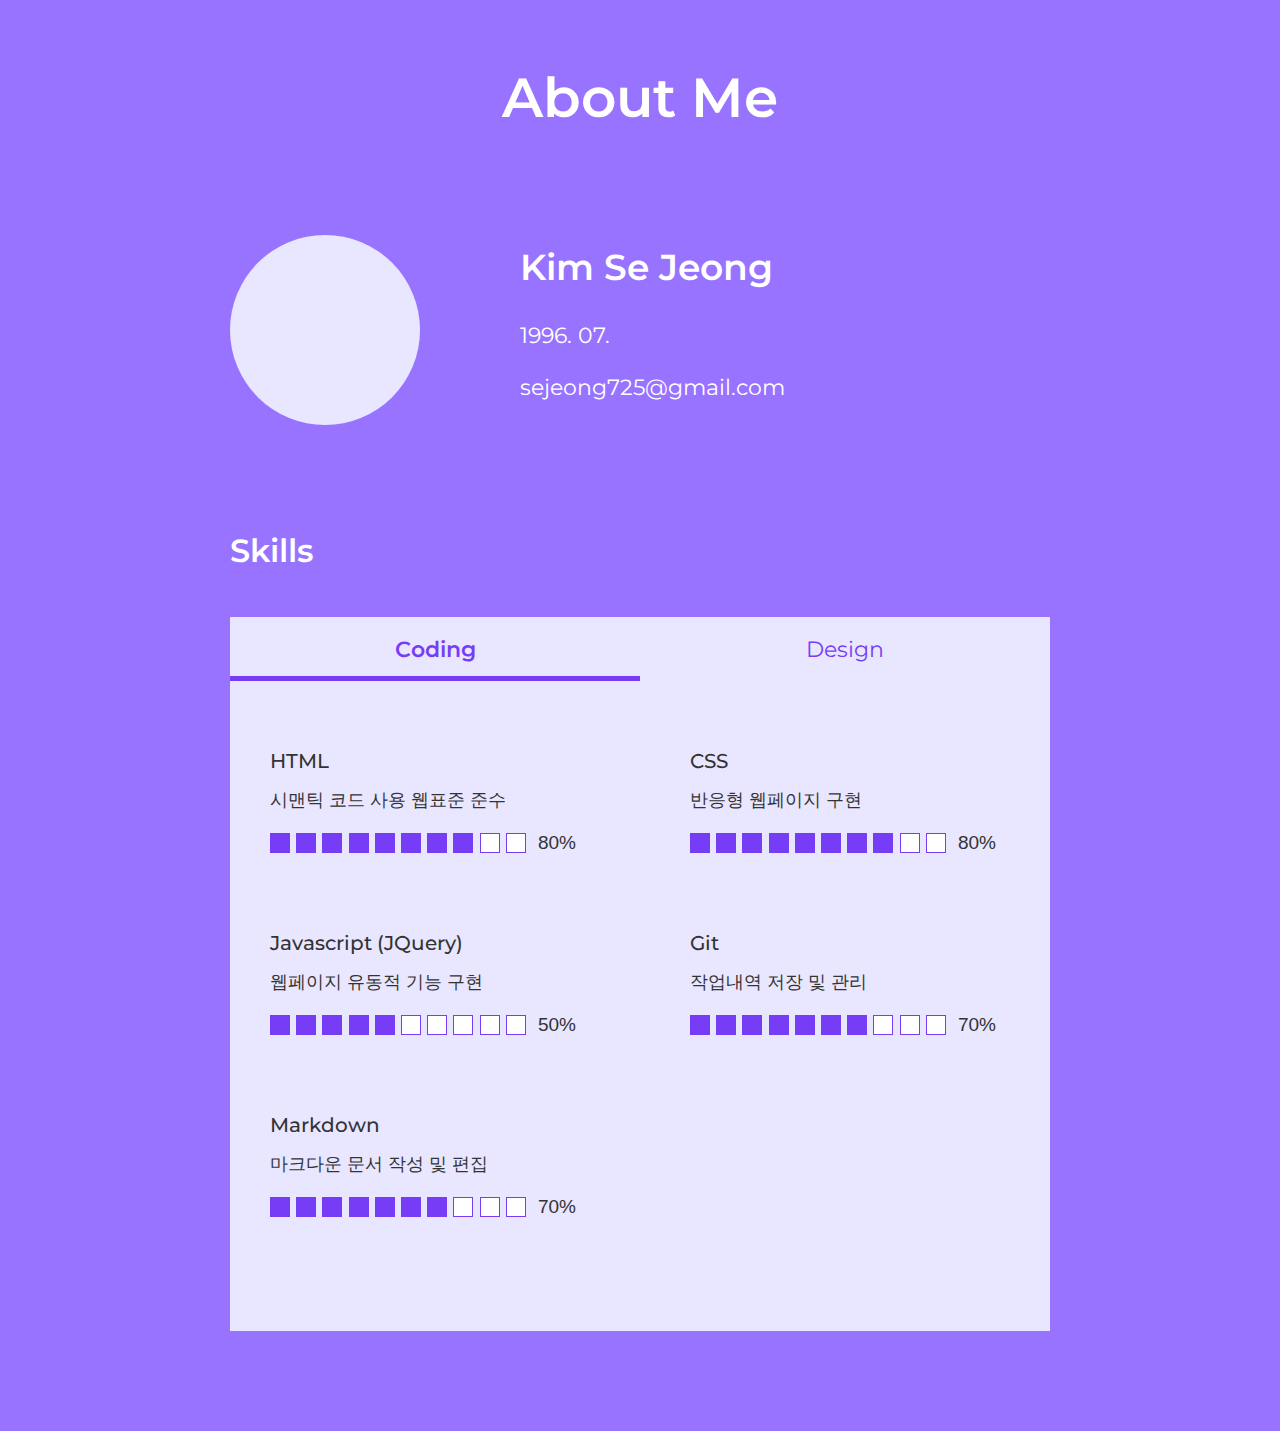
==== html/about_me.html @ d51afe3e "resume -> about me 변경, 탭메뉴 추가" ====
<!DOCTYPE html>
<!-- html/resume.html -->
<html lang="ko-KR">
<head>
  <meta charset="UTF-8">
  <meta http-equiv="X-UA-Compatible" content="IE=edge">
  <meta name="viewport" content="width=device-width, initial-scale=1.0">

  <!--[if IE]>
    <script src="../ie/html5shiv/dist/html5shiv.min.js"></script>
    <script src="../ie/ie9js/ie9.min.js"></script>
    <script src="../ie/csspie/PIE.js"></script>
    <script src="../ie/responsive.min.js"></script>
  <![endif]-->
  <link rel="shortcut icon" href="../favicon.png" type="image/png">
  <link rel="apple-touch-icon" href="../favicon.png">
  
<!-- font.google : montserrat -->
<link rel="preconnect" href="https://fonts.googleapis.com">
<link rel="preconnect" href="https://fonts.gstatic.com" crossorigin>
<link href="https://fonts.googleapis.com/css2?family=Montserrat:wght@500;600&display=swap" rel="stylesheet">

 <!-- font : apple sd gothic -->
 <link rel="stylesheet" href="../fonts/applesandolgothic/stylesheet.css">
  
  <!-- css design -->
  <link rel="stylesheet" href="../css/base/reset.css">
  <link rel="stylesheet" href="../css/base/common.css">
  <link rel="stylesheet" href="../css/src/about_me.css">

  <!-- <meta http-equiv="Refresh" content="0; URL=../pdf/resume_blind.pdf"> -->

  <title>Sejeong's website</title>
  
</head>
<body>
  <!-- layout -->
<div id="wrap">
  <h1 class="blind">Sejeong's website</h1>
  <section>
    <h2>About Me</h2>
    <div class="profile_part clearfix">
      <div class="picture"><!-- profile picture --></div>
      <div class="personal_info">
        <p class="name">Kim Se Jeong</p>
        <!-- <p class="name_kor">김세정</p> -->
        <p class="birth">1996. 07.</p>
        <p class="email">sejeong725@gmail.com</p>
      </div>
    </div>
    <div class="skill">
      <p class="skill_title">Skills</p>
      <ul class="skill_category">
        <li><button type="button">Coding</button></li>
        <li><button type="button">Design</button></li>
      </ul>
      <div class="skill_part">
        <div class="con coding">
          <dl class="html">
            <dt>HTML</dt>
            <dd class="content">시맨틱 코드 사용 웹표준 준수</dd>
            <dd class="bar">
              <div></div><div></div><div></div><div></div><div></div><div></div>
              <div></div><div></div><div></div><div></div><p>80%</p>
            </dd>
          </dl>
          <dl class="css">
            <dt>CSS</dt>
            <dd class="content">반응형 웹페이지 구현</dd>
            <dd class="bar">
              <div></div><div></div><div></div><div></div><div></div><div></div>
              <div></div><div></div><div></div><div></div><p>80%</p>
            </dd>
          </dl>
          <dl class="js">
            <dt>Javascript (JQuery)</dt>
            <dd class="content">웹페이지 유동적 기능 구현</dd>
            <dd class="bar">
              <div></div><div></div><div></div><div></div><div></div><div></div>
              <div></div><div></div><div></div><div></div><p>50%</p>
            </dd>
          </dl>
          <dl class="git">
            <dt>Git</dt>
            <dd class="content">작업내역 저장 및 관리</dd>
            <dd class="bar">
              <div></div><div></div><div></div><div></div><div></div><div></div>
              <div></div><div></div><div></div><div></div><p>70%</p>
            </dd>
          </dl>
          <dl class="md">
            <dt>Markdown</dt>
            <dd class="content">마크다운 문서 작성 및 편집</dd>
            <dd class="bar">
              <div></div><div></div><div></div><div></div><div></div><div></div>
              <div></div><div></div><div></div><div></div><p>70%</p>
            </dd>
          </dl>
        </div>
        <div class="con design">
          <dl class="ps">
            <dt>Photoshop</dt>
            <dd class="content">이미지 편집 및 웹디자인, 디지털 페인팅</dd>
            <dd class="bar">
              <div></div><div></div><div></div><div></div><div></div><div></div>
              <div></div><div></div><div></div><div></div><p>90%</p>
            </dd>
          </dl>
          <dl class="ill">
            <dt>Illustrator</dt>
            <dd class="content">UI/UX 그래픽 요소 제작</dd>
            <dd class="bar">
              <div></div><div></div><div></div><div></div><div></div><div></div>
              <div></div><div></div><div></div><div></div><p>90%</p>
            </dd>
          </dl>
          <dl class="indesign">
            <dt>Indesign</dt>
            <dd class="content">인쇄용 페이지 출력</dd>
            <dd class="bar">
              <div></div><div></div><div></div><div></div><div></div><div></div>
              <div></div><div></div><div></div><div></div><p>70%</p>
            </dd>
          </dl>
          <dl class="figma">
            <dt>Figma</dt>
            <dd class="content">웹 프로토타입 제작 및 기타 디자인</dd>
            <dd class="bar">
              <div></div><div></div><div></div><div></div><div></div><div></div>
              <div></div><div></div><div></div><div></div><p>70%</p>
            </dd>
          </dl>
          <dl class="xd">
            <dt>Adobe XD</dt>
            <dd class="content">웹 프로토타입 제작 및 기타 디자인</dd>
            <dd class="bar">
              <div></div><div></div><div></div><div></div><div></div><div></div>
              <div></div><div></div><div></div><div></div><p>60%</p>
            </dd>
          </dl>
        </div>
      </div>  
    </div>
  </section>
</div>
  <!-- script -->
  <script src="../js/jquery/jquery-3.6.0.min.js"></script>
  <script src="../js/jquery/jquery-ui.min.js"></script>
  <script src="../js/src/tab_menu.js"></script>
</body>
</html>
---- css/base/common.css ----
/* @charset "UTF-8"; */
/* common.css */

.clearfix { height: auto; }

.clearfix:after,
.clearfix::after {
  content:"";
  display: block; clear: both;
}

.blind,
.blind_wrap a>span {
  display:block;
  width: 0; height: 0;
  position: absolute; z-index:-1;
  overflow:hidden;
}

.blind_wrap a {
  display: block;
  width: 100%; height: 100%;
  background-repeat: no-repeat;
  background-position: 50% 50%;
}

.first_float > li{ float:left; }
.first_float li:first-child { margin-left:0; }

.last_float > li { float:left; }
.last_float > li:last-child { margin-right: 0; }

.none { display:none; }
---- css/src/about_me.css ----
/* about_me.css */

@import url("./common/basic.css");
@import url("./about_me/smartphone.css");
@import url("./about_me/tablet.css");
@import url("./about_me/laptop.css");
@import url("./about_me/pc.css");
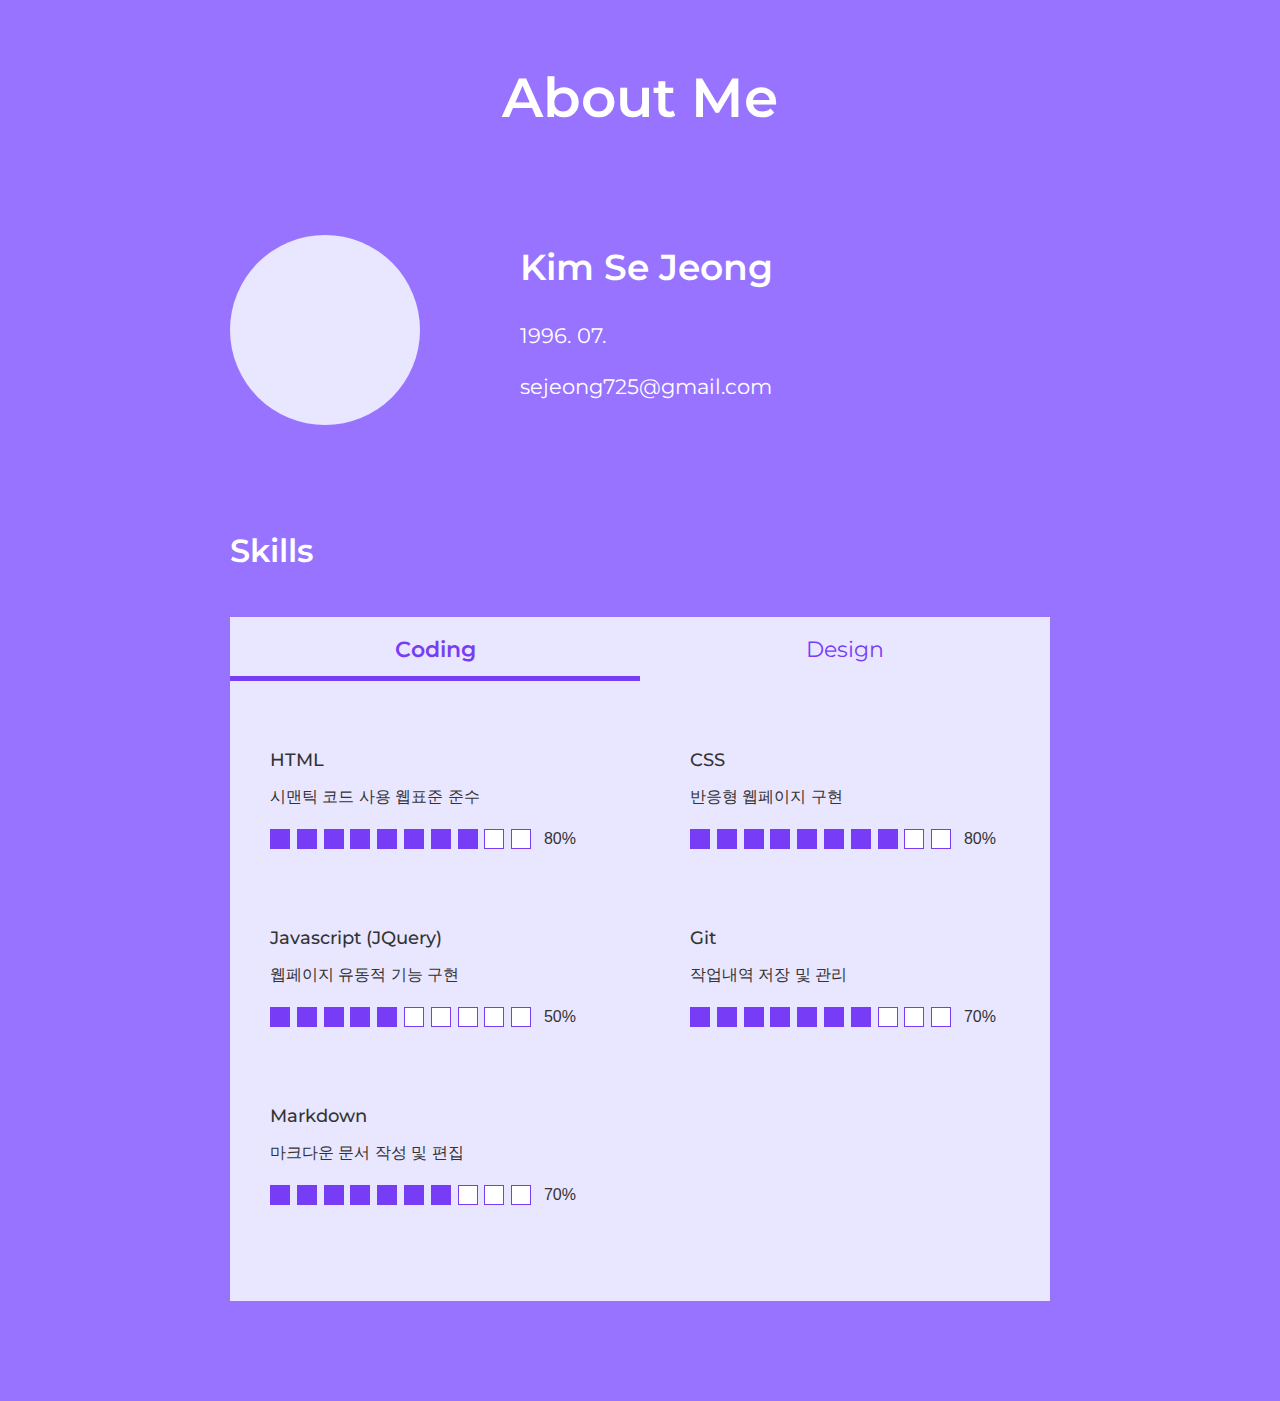
==== commit 089d1b60: "web portfolio 반응형 페이지 제작 외" ====
--- a/html/about_me.html
+++ b/html/about_me.html
@@ -146,6 +146,7 @@
   <!-- script -->
   <script src="../js/jquery/jquery-3.6.0.min.js"></script>
   <script src="../js/jquery/jquery-ui.min.js"></script>
+  <script src="../js/jquery/device_temp.js"></script>
   <script src="../js/src/tab_menu.js"></script>
 </body>
 </html>
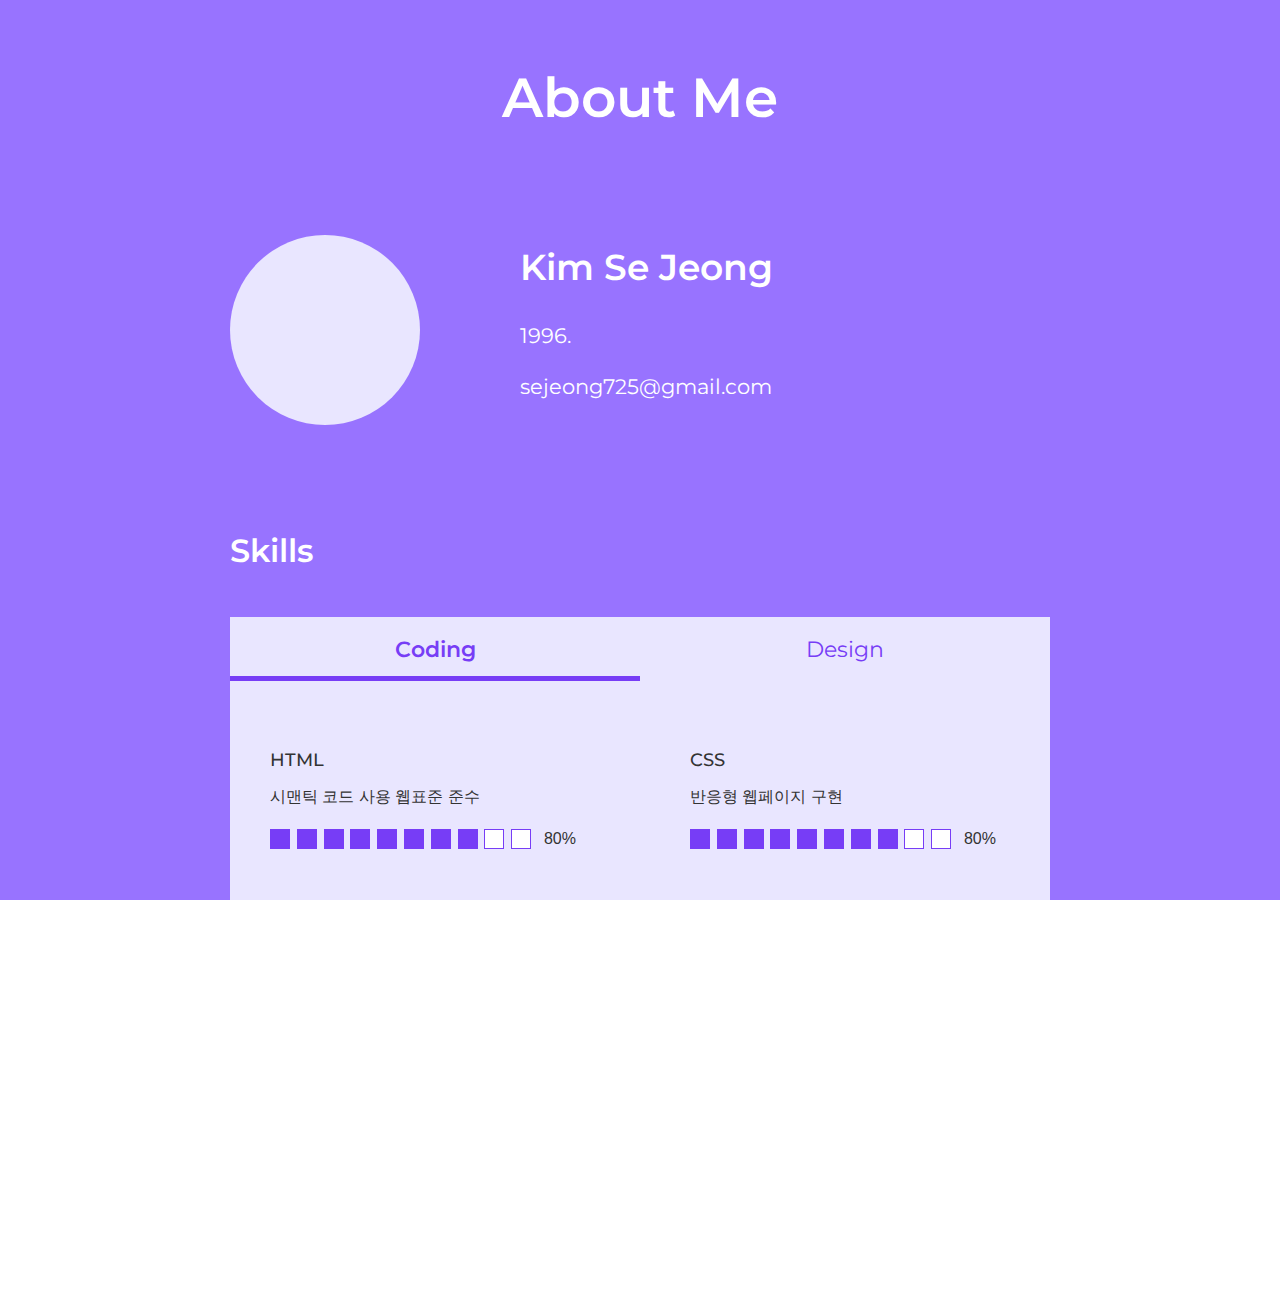
==== commit 8162f81e: "수정" ====
--- a/html/about_me.html
+++ b/html/about_me.html
@@ -44,7 +44,7 @@
       <div class="personal_info">
         <p class="name">Kim Se Jeong</p>
         <!-- <p class="name_kor">김세정</p> -->
-        <p class="birth">1996. 07.</p>
+        <p class="birth">1996.</p>
         <p class="email">sejeong725@gmail.com</p>
       </div>
     </div>
